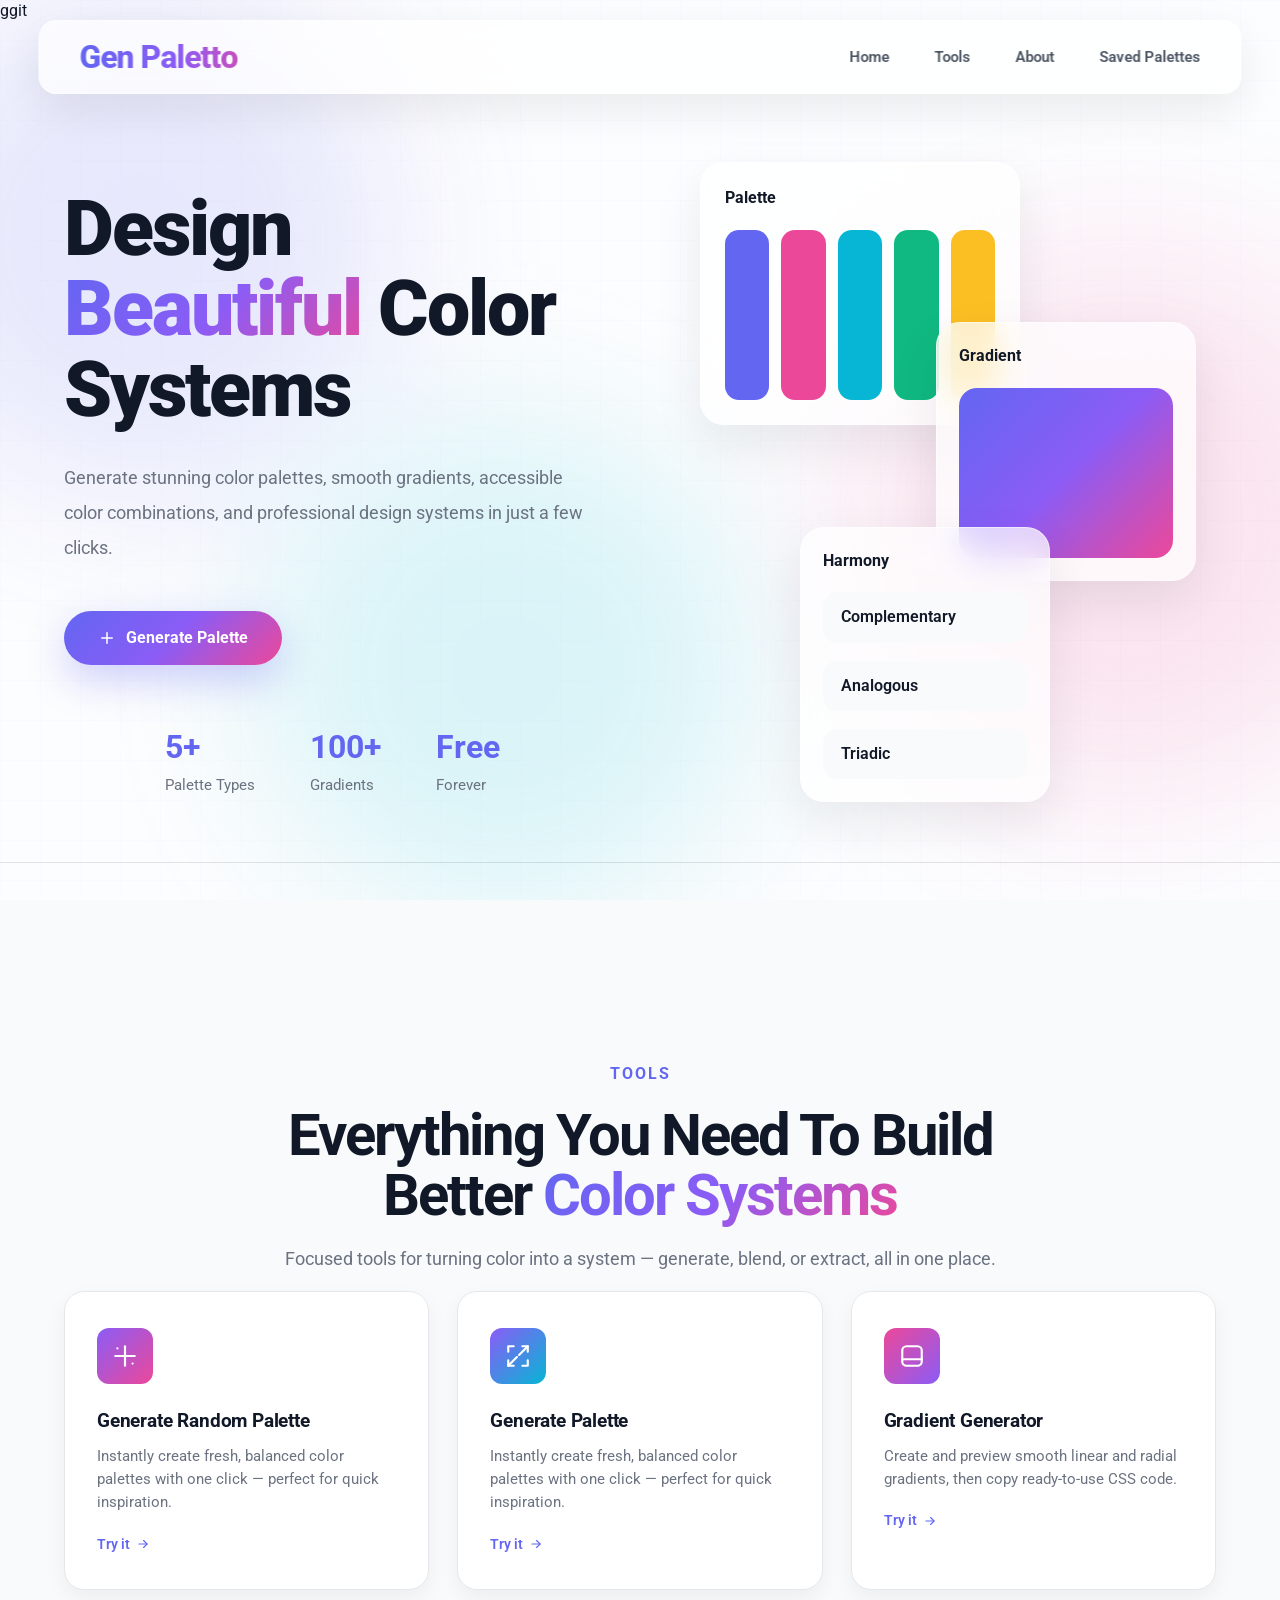
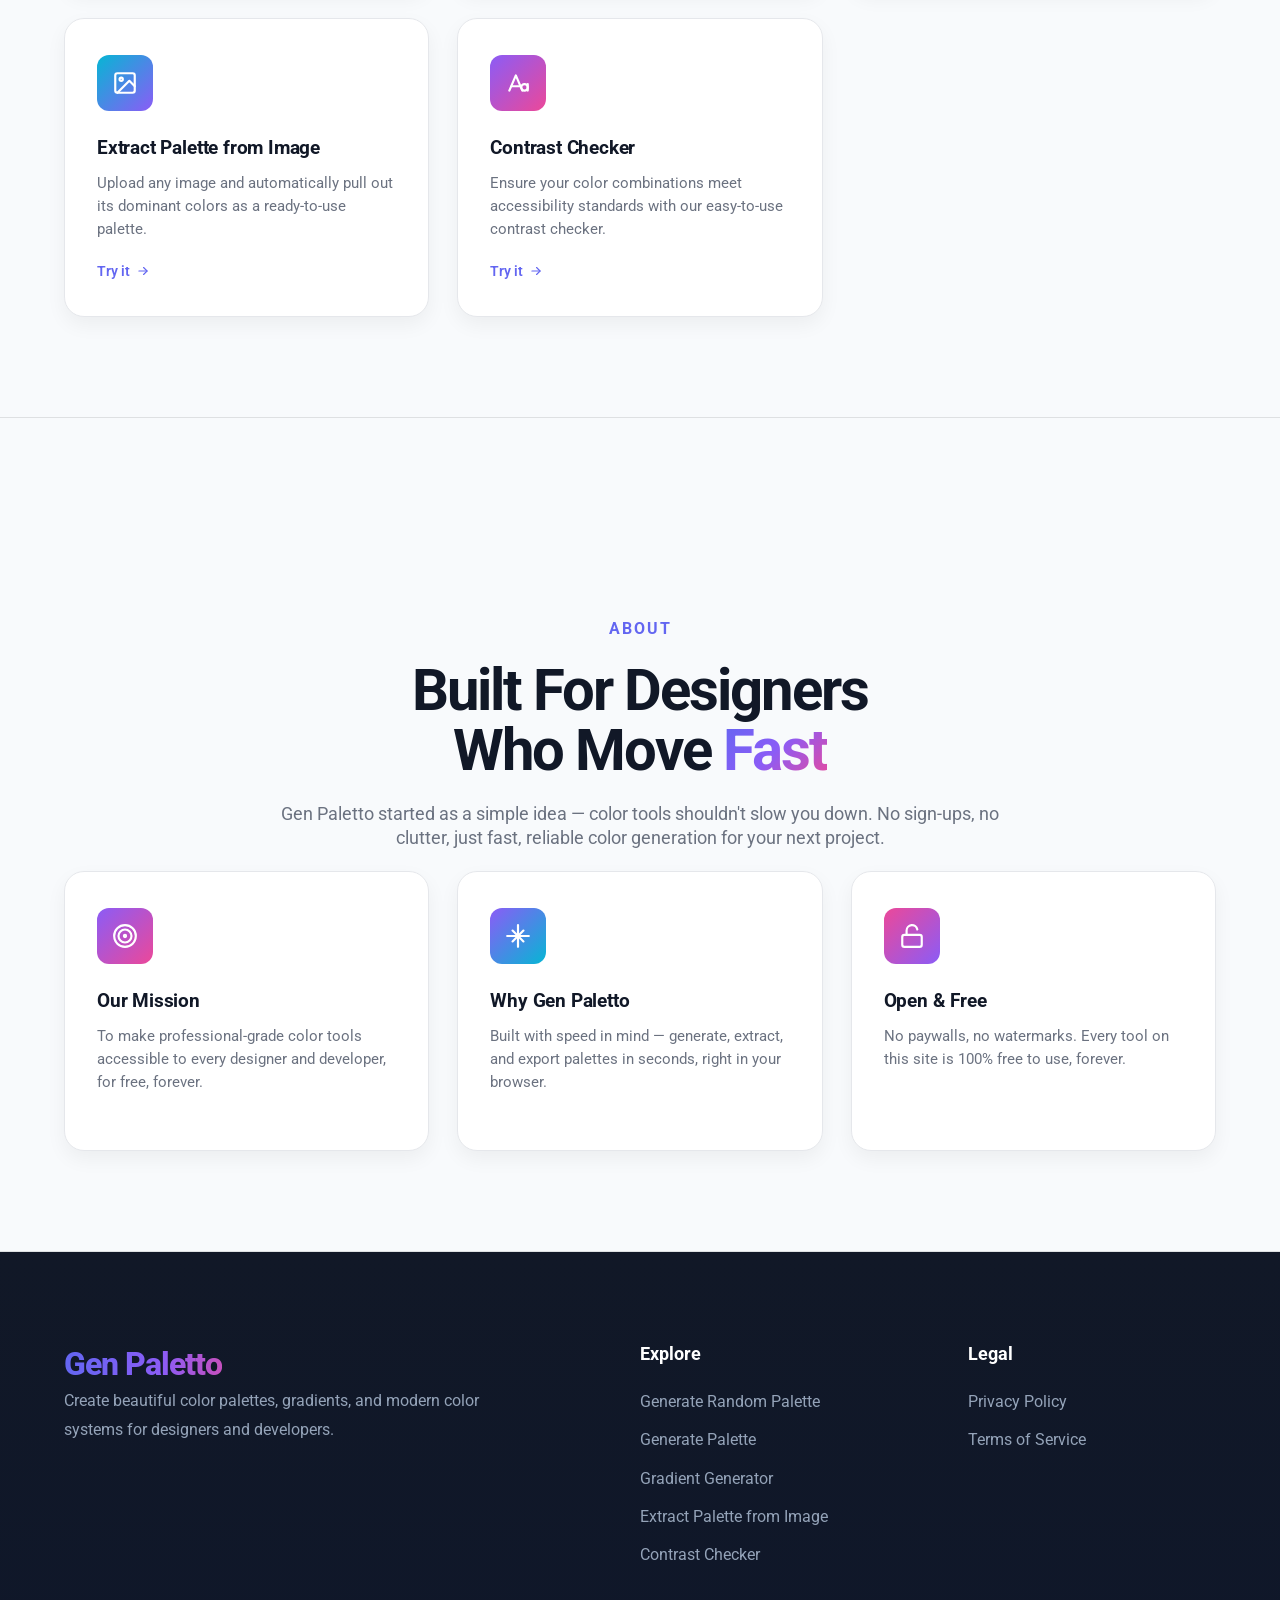
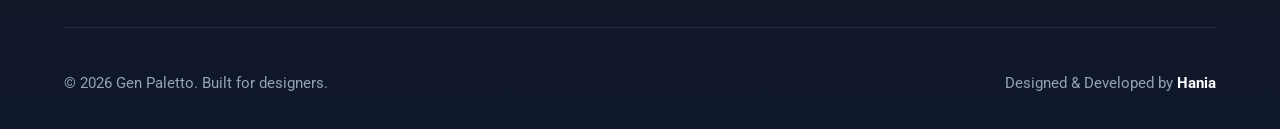
==== index.html @ ea63bc1d "Add files via upload" ====
ggit<!DOCTYPE html>
<html lang="en">

<head>
    <meta charset="UTF-8">
    <meta name="viewport" content="width=device-width, initial-scale=1.0">
    <meta name="description"
        content="Generate stunning color palettes, smooth gradients, and professional design systems." />
    <meta name="author" content="GenPaletto" />
    <title>Gen Paletto </title>
    <link rel="stylesheet" href="css/style.css">
    <link rel="icon" type="image/png" href="favicon/favicon-96x96.png" sizes="96x96" />
    <link rel="shortcut icon" href="favicon/favicon.ico" />
    <link rel="apple-touch-icon" sizes="180x180" href="favicon/apple-touch-icon.png" />
    <link rel="manifest" href="favicon/site.webmanifest" />
</head>

<body>

    <div class="aurora">
        <span class="blob blob1"></span>
        <span class="blob blob2"></span>
        <span class="blob blob3"></span>
        <span class="grid-overlay"></span>
    </div>

    <header class="navbar">
        <!-- Logo -->
        <a href="index.html" class="logo">
            Gen Paletto
        </a>
        <!-- Navigation -->
        <nav>

            <ul class="nav-links">
                <li><a href="#home">Home</a></li>
                <li><a href="#features">Tools</a></li>
                <li><a href="#about">About</a></li>
                <li><a href="savedpalettes.html">Saved Palettes</a></li>
            </ul>

        </nav>
    </header>

    <!-- HERO -->
    <section class="hero" id="home">

        <div class="container hero-container">
            <!-- LEFT -->
            <div class="hero-content">
                <h1>
                    Design
                    <span class="gradient-text">
                        Beautiful
                    </span>
                    Color Systems
                </h1>
                <p>
                    Generate stunning color palettes, smooth gradients,
                    accessible color combinations, and professional
                    design systems in just a few clicks.
                </p>
                <div class="hero-buttons">

                    <a target="_blank" href="palettegenerator.html" class="nav-btn primary-btn">

                        <svg xmlns="http://www.w3.org/2000/svg" width="18" height="18" fill="none" viewBox="0 0 24 24"
                            stroke="currentColor">

                            <path stroke-linecap="round" stroke-linejoin="round" stroke-width="2" d="M12 5v14m7-7H5" />

                        </svg>

                        Generate Palette

                    </a>

                </div>

                <!-- Stats -->
                <div class="mini-stats">
                    <div>
                        <h3>5+</h3>
                        <span>Palette Types</span>
                    </div>
                    <div>
                        <h3>100+</h3>
                        <span>Gradients</span>
                    </div>
                    <div>
                        <h3>Free</h3>

                        <span>Forever</span>
                    </div>
                </div>
            </div>

            <!-- RIGHT -->

            <div class="hero-visual">

                <!-- Main Palette -->

                <div class="glass-card palette-card">

                    <div class="card-header">
                        <h4>Palette</h4>
                    </div>

                    <div class="palette">
                        <span style="background:#6366F1;"></span>
                        <span style="background:#EC4899;"></span>
                        <span style="background:#06B6D4;"></span>
                        <span style="background:#10B981;"></span>
                        <span style="background:#FBBF24;"></span>
                    </div>

                </div>

                <!-- Gradient -->

                <div class="glass-card gradient-card">
                    <div class="card-header">
                        <h4>Gradient</h4>
                    </div>
                    <div class="gradient-preview"></div>
                </div>

                <!-- Harmony -->
                <div class="glass-card harmony-card">
                    <div class="card-header">
                        <h4>Harmony</h4>
                    </div>
                    <ul>
                        <li>Complementary</li>
                        <li>Analogous</li>
                        <li>Triadic</li>
                    </ul>
                </div>

            </div>

        </div>

    </section>

    <!-- FEATURES -->

    <section id="features" class="features">

        <div class="container">

            <div class="section-heading">

                <span>
                    TOOLS
                </span>

                <h2>
                    Everything You Need To Build
                    Better
                    <span class="gradient-text">Color Systems</span>
                </h2>

                <p>Focused tools for turning color into a system — generate, blend, or extract, all in one place.</p>

            </div>



            <div class="tools">

                <div class="tools-grid">

                    <a target="_blank" href="randompalettegenerator.html" class="tool-card">
                        <div class="tool-icon icon-random">
                            <svg viewBox="0 0 24 24" fill="none" stroke="currentColor" stroke-width="2"
                                stroke-linecap="round" stroke-linejoin="round" width="24" height="24">
                                <path d="M12 3v18" />
                                <path d="M3 12h18" />
                                <path d="M5 5h.01" />
                                <path d="M19 19h.01" />
                            </svg>
                        </div>
                        <h3>Generate Random Palette</h3>
                        <p>Instantly create fresh, balanced color palettes with one click — perfect for quick
                            inspiration.</p>
                        <span class="tool-link">Try it
                            <svg viewBox="0 0 24 24" fill="none" stroke-width="2" stroke-linecap="round"
                                stroke-linejoin="round">
                                <path d="M5 12h14" />
                                <path d="M13 6l6 6-6 6" />
                            </svg>
                        </span>
                    </a>
                    <a target="_blank" href="palettegenerator.html" class="tool-card">
                        <div class="tool-icon icon-generate">
                            <svg viewBox="0 0 24 24" fill="none" stroke-width="2" stroke-linecap="round"
                                stroke-linejoin="round">
                                <path d="M16 3h5v5" />
                                <path d="M8 3H3v5" />
                                <path d="M3 16v5h5" />
                                <path d="M21 16v5h-5" />
                                <path d="M21 3l-8 8" />
                                <path d="M3 21l8-8" />
                            </svg>
                        </div>
                        <h3>Generate Palette</h3>
                        <p>Instantly create fresh, balanced color palettes with one click — perfect for quick
                            inspiration.</p>
                        <span class="tool-link">Try it
                            <svg viewBox="0 0 24 24" fill="none" stroke-width="2" stroke-linecap="round"
                                stroke-linejoin="round">
                                <path d="M5 12h14" />
                                <path d="M13 6l6 6-6 6" />
                            </svg>
                        </span>
                    </a>

                    <a target="_blank" href="gradientgenerator.html" class="tool-card">
                        <div class="tool-icon icon-gradient">
                            <svg viewBox="0 0 24 24" fill="none" stroke-width="2" stroke-linecap="round"
                                stroke-linejoin="round">
                                <rect x="3" y="3" width="18" height="18" rx="4" />
                                <path d="M3 15h18" />
                            </svg>
                        </div>
                        <h3>Gradient Generator</h3>
                        <p>Create and preview smooth linear and radial gradients, then copy ready-to-use CSS code.</p>
                        <span class="tool-link">Try it
                            <svg viewBox="0 0 24 24" fill="none" stroke-width="2" stroke-linecap="round"
                                stroke-linejoin="round">
                                <path d="M5 12h14" />
                                <path d="M13 6l6 6-6 6" />
                            </svg>
                        </span>
                    </a>

                    <a target="_blank" href="imagepicker.html" class="tool-card">
                        <div class="tool-icon icon-extract">
                            <svg viewBox="0 0 24 24" fill="none" stroke-width="2" stroke-linecap="round"
                                stroke-linejoin="round">
                                <rect x="3" y="3" width="18" height="18" rx="2" />
                                <circle cx="8.5" cy="8.5" r="1.5" />
                                <path d="M21 15l-5-5L5 21" />
                            </svg>
                        </div>
                        <h3>Extract Palette from Image</h3>
                        <p>Upload any image and automatically pull out its dominant colors as a ready-to-use palette.
                        </p>
                        <span class="tool-link">Try it
                            <svg viewBox="0 0 24 24" fill="none" stroke-width="2" stroke-linecap="round"
                                stroke-linejoin="round">
                                <path d="M5 12h14" />
                                <path d="M13 6l6 6-6 6" />
                            </svg>
                        </span>
                    </a>
                    <a target="_blank" href="contrastchecker.html" class="tool-card">
                        <div class="tool-icon icon-random">
                            <svg xmlns="http://w3.org" viewBox="0 0 24 24" width="24" height="24" fill="none"
                                stroke="currentColor" stroke-width="2" stroke-linecap="round" stroke-linejoin="round">
                                <path d="M4 19L10 5l6 14" />
                                <path d="M6 15h8" />
                                <circle cx="18" cy="16" r="3" />
                                <path d="M21 13v6" />
                            </svg>

                        </div>
                        <h3>Contrast Checker</h3>
                        <p>Ensure your color combinations meet accessibility standards with our easy-to-use contrast
                            checker.</p>
                        <span class="tool-link">Try it
                            <svg viewBox="0 0 24 24" fill="none" stroke-width="2" stroke-linecap="round"
                                stroke-linejoin="round">
                                <path d="M5 12h14" />
                                <path d="M13 6l6 6-6 6" />
                            </svg>
                        </span>
                    </a>

                </div>

            </div>

        </div>

    </section>

    <!-- ABOUT-->
    <section id="about" class="features">
        <div class="container">
            <div class="section-heading">

                <span>
                    ABOUT
                </span>

                <h2>Built For Designers<br>Who Move <span class="gradient-text">Fast</span></h2>
                <p>
                    Gen Paletto started as a simple idea — color tools shouldn't slow you down.
                    No sign-ups, no clutter, just fast, reliable color generation for your next project.
                </p>

            </div>
            <div class="tools">

                <div class="tools-grid">

                    <a class="tool-card">
                        <div class="tool-icon icon-random">
                            <svg viewBox="0 0 24 24" fill="none" stroke="currentColor" stroke-width="2"
                                stroke-linecap="round" stroke-linejoin="round" width="24" height="24">
                                <circle cx="12" cy="12" r="10" />
                                <circle cx="12" cy="12" r="6" />
                                <circle cx="12" cy="12" r="1" fill="currentColor" />
                            </svg>


                        </div>
                        <h3>Our Mission</h3>
                        <p>To make professional-grade color tools accessible to every designer and developer, for free,
                            forever.</p>

                    </a>
                    <a class="tool-card">
                        <div class="tool-icon icon-generate">
                            <svg viewBox="0 0 24 24" fill="none" stroke="currentColor" stroke-width="2"
                                stroke-linecap="round" stroke-linejoin="round" width="24" height="24">
                                <path d="M12 2v20M2 12h20" />
                                <path d="M7 7l10 10M17 7L7 17" />
                            </svg>

                        </div>
                        <h3>Why Gen Paletto</h3>
                        <p>Built with speed in mind — generate, extract, and export palettes in seconds, right in your
                            browser.</p>

                    </a>

                    <a class="tool-card">
                        <div class="tool-icon icon-gradient">
                            <svg viewBox="0 0 24 24" fill="none" stroke="currentColor" stroke-width="2"
                                stroke-linecap="round" stroke-linejoin="round" width="24" height="24">
                                <rect x="3" y="11" width="18" height="11" rx="2" ry="2" />
                                <path d="M7 11V7a5 5 0 0 1 9.9-1" />
                            </svg>

                        </div>
                        <h3>Open & Free</h3>
                        <p>No paywalls, no watermarks. Every tool on this site is 100% free to use, forever.</p>

                    </a>

                </div>

            </div>
        </div>
    </section>

    <!-- FOOTER -->
    <footer class="footer">

        <div class="container">

            <div class="footer-top">

                <!-- Logo -->

                <div class="footer-brand">

                    <a href="#" class="logo">
                        Gen Paletto
                    </a>
                    <p>
                        Create beautiful color palettes, gradients,
                        and modern color systems for designers
                        and developers.
                    </p>
                </div>

                <!-- Explore -->

                <div class="footer-column">

                    <h4>Explore</h4>

                    <ul>

                        <li><a target="_blank" href="randompalettegenerator.html">Generate Random Palette</a></li>
                        <li><a target="_blank" href="palettegenerator.html">Generate Palette</a></li>
                        <li><a target="_blank" href="gradientgenerator.html">Gradient Generator</a></li>
                        <li><a target="_blank" href="imagepicker.html">Extract Palette from Image</a></li>
                        <li><a target="_blank" href="contrastchecker.html">Contrast Checker</a></li>

                    </ul>

                </div>

                <!-- Legal -->

                <div class="footer-column">

                    <h4>Legal</h4>
                    <ul>
                        <li><a href="#">Privacy Policy</a></li>
                        <li><a href="#">Terms of Service</a></li>
                    </ul>
                </div>

            </div>
            <div class="footer-bottom">

                <p>
                    © 2026 Gen Paletto. Built for designers.

                </p>
                <p>
                    Designed & Developed by
                    <span>Hania</span>
                </p>
            </div>
        </div>
    </footer>
    <script src="js/ui.js"></script>
</body>

</html>
---- css/style.css ----
@import url(https://fonts.googleapis.com/css?family=Roboto:100,200,300,regular,500,600,700,800,900,100italic,200italic,300italic,italic,500italic,600italic,700italic,800italic,900italic);

*,
*::before,
*::after {
    margin: 0;
    padding: 0;
    box-sizing: border-box;
    font-family: 'Roboto', sans-serif;
}

html {
    scroll-behavior: smooth;
}

body {

    font-family: var(--ff);
    background: #F8FAFC;
    color: #111827;
    overflow-x: hidden;
    line-height: 1.4;
    position: relative;
    user-select: none;
}

:root {
    --ff: 'Roboto', sans-serif;
    --bg: #F8FAFC;
    --surface: #FFFFFF;
    --text: #111827;
    --text-light: #6B7280;
    --border: #E5E7EB;
    /* Brand */
    --primary: #6366F1;
    --secondary: #8B5CF6;
    --pink: #EC4899;
    --cyan: #06B6D4;
    --green: #10B981;
    --yellow: #FBBF24;

    --gradient:
        linear-gradient(135deg,
            #6366F1,
            #8B5CF6,
            #EC4899);

    /* Radius */
    --radius-sm: 12px;
    --radius: 20px;
    --radius-lg: 30px;
    /* Shadow */
    --shadow-sm:
        0 8px 20px rgba(0, 0, 0, .05);
    --shadow:
        0 20px 50px rgba(15, 23, 42, .08);
    --shadow-lg:
        0 40px 80px rgba(15, 23, 42, .10);
    /* Transition */
    --transition: .35s ease;

}

.container {
    width: min(1300px, 90%);
    margin: auto;
}

section {
    padding: 20px 0;
    position: relative;
    border-bottom: 1px solid rgba(0, 0, 0, .1);
}

a {
    text-decoration: none;
}

button {
    border: none;
    cursor: pointer;
    font-family: inherit;
}

ul {
    list-style: none;
}

/*  BUTTONS*/

.primary-btn {
    display: inline-flex;
    align-items: center;
    justify-content: center;
    gap: 10px;
    padding: 16px 34px;
    border-radius: 999px;
    background: var(--gradient);
    color: white;
    font-weight: 700;
    transition: var(--transition);
    box-shadow:
        0 15px 40px rgba(99, 102, 241, .30);
}

.primary-btn:hover {
    transform: translateY(-5px);
    box-shadow:
        0 25px 55px rgba(99, 102, 241, .35);
}

.secondary-btn {
    display: inline-flex;
    align-items: center;
    justify-content: center;
    padding: 16px 34px;
    border-radius: 999px;
    background: white;
    border: 1px solid var(--border);
    color: var(--text);
    font-weight: 700;
    transition: var(--transition);
}

.secondary-btn:hover {
    background: #F3F4F6;
    transform: translateY(-4px);
}

/*   GRADIENT TEXT*/

.gradient-text {
    background: var(--gradient);
    -webkit-background-clip: text;
    -webkit-text-fill-color: transparent;
}

/*  AURORA BACKGROUND= */

.aurora {
    position: fixed;
    inset: 0;
    z-index: -10;
    overflow: hidden;
}

/*  GLOWING BLOBS*/

.blob {
    position: absolute;
    border-radius: 50%;
    filter: blur(80px);
    opacity: .35;
}

.blob1 {
    width: 520px;
    height: 520px;
    background: var(--primary);
    top: -20px;
    left: -120px;

}

.blob2 {
    width: 550px;
    height: 550px;
    background: var(--pink);
    top: 250px;
    right: -120px;
}

.blob3 {
    width: 500px;
    height: 500px;
    background: var(--cyan);
    bottom: -20px;
    left: 20%;
}

/* GRID OVERLAY*/

.grid-overlay {
    position: absolute;
    inset: 0;
    background:
        linear-gradient(rgba(255, 255, 255, .6),
            rgba(255, 255, 255, .6)),

        linear-gradient(rgba(99, 102, 241, .04) 1px,
            transparent 1px),
        linear-gradient(90deg,
            rgba(99, 102, 241, .04) 1px,
            transparent 1px);

    background-size: cover, 40px 40px, 40px 40px;

}

/*   GLASS CARD */
.glass-card {
    background: rgba(255, 255, 255, .72);
    backdrop-filter: blur(18px);
    border: 1px solid rgba(255, 255, 255, .5);
    border-radius: 24px;
    box-shadow: var(--shadow);
}

/*  SECTION TITLE */

.section-heading {
    text-align: center;
    max-width: 760px;
    margin: auto auto 20px;

}

.section-heading>span {
    color: var(--primary);
    font-weight: 700;
    letter-spacing: 2px;
    text-transform: uppercase;

}

.section-heading h2 {


    text-align: center;
    font-size: 3.6rem;
    line-height: 1.05;
    font-weight: 700;
    letter-spacing: -2px;
    margin: 20px 0;

}

.section-heading p {
    color: var(--text-light);
    font-size: 1.1rem;

}

/*HEADER */

.header {
    position: fixed;
    top: 0;
    left: 0;
    width: 100%;
    z-index: 1000;
    padding: 22px 0;
    transition: .4s ease;

}

.header.scrolled {

    padding: 14px 0;
    background: rgba(255, 255, 255, .75);
    backdrop-filter: blur(18px);
    border-bottom: 1px solid rgba(255, 255, 255, .35);
    box-shadow: 0 15px 40px rgba(0, 0, 0, .05);

}

/*   NAVBAR*/

.navbar {

    position: fixed;
    top: 20px;
    left: 50%;
    transform: translateX(-50%);
    width: min(94%, 1350px);
    height: 74px;
    padding: 0 40px;
    display: flex;
    justify-content: space-between;
    align-items: center;
    background: rgba(255, 255, 255, .75);
    backdrop-filter: blur(20px);
    border: 1px solid rgba(255, 255, 255, .45);
    border-radius: 18px;
    box-shadow:
        0 15px 45px rgba(0, 0, 0, .08);
    transition: .35s ease;
    z-index: 9999;
}


/* Scroll */

.navbar.scrolled {

    height: 66px;
    background: rgba(255, 255, 255, .92);
    box-shadow:
        0 20px 50px rgba(0, 0, 0, .1);
}

/*LOGO*/

.logo {
    text-decoration: none;
    font-size: 2rem;
    font-weight: 800;
    letter-spacing: -1px;
    background: linear-gradient(90deg,
            #6366F1,
            #8B5CF6,
            #EC4899,
            #06B6D4,
            #10B981);
    background-size: 250%;
    -webkit-background-clip: text;
    -webkit-text-fill-color: transparent;
    background-clip: text;
    transition: .5s ease;
}

.logo:hover {
    background-position: right;
}


/*NAVIGATION*/

.nav-links {
    display: flex;
    align-items: center;
    gap: 45px;
    list-style: none;

}

.nav-links a {
    text-decoration: none;
    color: #4B5563;
    font-size: 15px;
    font-weight: 600;
    position: relative;
    transition: .3s;
}

/* Underline */

.nav-links a::after {
    content: "";
    position: absolute;
    left: 0;
    bottom: -6px;
    width: 0;
    height: 2px;
    background: var(--gradient);
    transition: .3s;
}

.nav-links a:hover::after,
.nav-links .active::after {
    width: 100%;

}

.nav-btn svg {
    transition: .35s;
}


.nav-btn:hover svg {
    transform: rotate(90deg);
}


.mobile-menu-btn {
    display: none;
}

/* RESPONSIVE MOBILE NAVBAR */
@media (max-width: 768px) {

    .nav-links {
        display: none;
        position: absolute;
        top: 70px;
        left: 0;
        width: 100%;
        padding: 20px;
        flex-direction: column;
        align-items: flex-start;
        gap: 18px;
        background: rgba(255, 255, 255, .96);
        backdrop-filter: blur(18px);
        border-bottom: 1px solid var(--border);
        box-shadow: var(--shadow-sm);
    }

    .nav-links.mobile-open {
        display: flex;
    }

    .nav-links a {
        width: 100%;
        padding: 10px 0;
    }

    .mobile-menu-btn {
        display: flex;
        align-items: center;
        justify-content: center;
        width: 44px;
        height: 44px;
        border: none;
        background: transparent;
        font-size: 1.7rem;
        color: var(--primary);
        cursor: pointer;
    }

    .logo {
        font-size: 1.4rem;

    }
}

/* HERO*/

.hero {
    display: flex;
    align-items: center;
    justify-content: center;
    padding-top: 120px;
}

.hero-container {
    display: grid;
    grid-template-columns: 1fr 1fr;
    align-items: center;
    gap: 80px;

}

/* HERO TITLE*/

.hero-content h1 {

    font-size: 4.8rem;
    line-height: 1.05;
    font-weight: 900;
    letter-spacing: -2px;
    margin-bottom: 30px;
}

.hero-content p {
    font-size: 1.15rem;
    color: var(--text-light);
    max-width: 600px;
    line-height: 1.9;
    margin-bottom: 45px;
}

/*  HERO BUTTON */

.hero-buttons {
    display: flex;
    gap: 20px;
    align-items: center;
    margin-bottom: 60px;
}

/*  MINI STATS*/

.mini-stats {
    display: flex;
    gap: 55px;
    align-items: center;
}

.mini-stats h3 {
    font-size: 2rem;
    color: var(--primary);
    margin-bottom: 5px;

}

.mini-stats span {
    color: var(--text-light);
    font-size: .95rem;

}

/*HERO VISUAL*/

.hero-visual {
    position: relative;
    height: 700px;
    display: flex;
    justify-content: center;
    align-items: center;

}

/*GLASS CARDS*/

.palette-card {
    position: absolute;
    width: 320px;
    padding: 24px;
    top: 20px;
    left: 20px;
}

.gradient-card {

    position: absolute;
    width: 260px;
    padding: 22px;
    right: 20px;
    top: 180px;
}

.harmony-card {

    position: absolute;
    width: 250px;
    padding: 22px;
    left: 120px;
    bottom: 40px;
}

/*   CARD HEADER */

.card-header {

    display: flex;
    justify-content: space-between;
    align-items: center;
    margin-bottom: 20px
}

.card-header h4 {

    font-size: 1rem;
    font-weight: 700;

}

.card-header i {

    color: var(--primary);
    cursor: pointer;

}

/*  PALETTE COLORS*/

.palette {
    display: flex;
    gap: 12px;
}

.palette span {

    flex: 1;
    height: 120px;
    border-radius: 18px;
    transition: .35s ease;
    cursor: pointer;
}

.palette span:hover {
    transform: translateY(-12px);
}

/*GRADIENT CARD*/

.gradient-preview {

    height: 170px;
    border-radius: 18px;
    background:
        linear-gradient(135deg,
            #6366F1,
            #8B5CF6,
            #EC4899);

}

/*HARMONY CARD*/

.harmony-card ul {

    display: flex;
    flex-direction: column;
    gap: 18px;

}

.harmony-card li {
    background: #F8FAFC;
    padding: 14px 18px;
    border-radius: 16px;
    font-weight: 600;
    transition: .35s;

}

.harmony-card li:hover {
    background-color: var(--primary);
    color: white;
    transform: translateX(10px);
}

/*  FLOATING EFFECT */
.palette-card {
    animation: floatOne 6s ease-in-out infinite;
}

.gradient-card {
    animation: floatTwo 8s ease-in-out infinite;
}

.harmony-card {
    animation: floatThree 7s ease-in-out infinite;
}

/*KEYFRAMES*/

@keyframes floatOne {

    0%,
    100% {

        transform: translateY(0px);

    }

    50% {

        transform: translateY(-18px);

    }

}

@keyframes floatTwo {

    0%,
    100% {

        transform: translateY(0px);

    }

    50% {

        transform: translateY(20px);

    }

}

@keyframes floatThree {

    0%,
    100% {

        transform: translateY(0px);

    }

    50% {

        transform: translateY(-15px);

    }

}

/* HOVER EFFECT*/

.glass-card {
    transition: .4s ease;
}

.glass-card:hover {
    transform: translateY(-10px);
    box-shadow:
        0 35px 80px rgba(15, 23, 42, .12);
}

/* RESPONSIVE */

@media(max-width:1100px) {

    .section-heading h2 {
        text-align: center;
        font-size: 2rem;
        margin: 20px 0;
    }

    .hero-content {

        text-align: center;

        margin: auto;

    }

    .hero-buttons {

        justify-content: center;

    }

    .mini-stats {

        justify-content: center;

    }

    .hero-visual {

        height: 650px;

    }

}

@media(max-width:768px) {

    .section-heading h2 {
        text-align: center;
        font-size: 2rem;
        margin: 20px 0;

    }

    .hero-content h1 {
        font-size: 3.2rem;
    }

    .hero-buttons {
        flex-direction: column;
    }

    .mini-stats {
        flex-direction: column;
        gap: 30px;
    }

    .palette-card {
        width: 270px;
    }

    .gradient-card {
        width: 220px;
    }

    .harmony-card {

        width: 220px;
        left: 40px;
    }


}

/* HERO TITLE*/

.hero-content h1 {
    font-size: 4.8rem;
    line-height: 1.05;
    font-weight: 900;
    letter-spacing: -2px;
    margin-bottom: 30px;
}

.hero-content p {
    font-size: 1.15rem;
    color: var(--text-light);
    max-width: 600px;
    line-height: 1.9;
    margin-bottom: 45px;
}

/* BUTTONS*/

.hero-buttons {
    display: flex;
    gap: 20px;
    align-items: center;
    margin-bottom: 60px;
}

.mini-stats {

    display: flex;
    gap: 55px;
    align-items: center;
    justify-content: center;
    flex-direction: row;

}


.mini-stats div {
    display: flex;
    flex-direction: column;
}

.mini-stats h3 {
    font-size: 2rem;
    color: var(--primary);
    margin-bottom: 5px;
}

.mini-stats span {
    color: var(--text-light);
    font-size: .95rem;
}

.hero-visual {
    position: relative;
    height: 700px;
    display: flex;
    justify-content: center;
    align-items: center;
}

.palette-card {
    position: absolute;
    width: 320px;
    padding: 24px;
    top: 20px;
    left: 20px;
}

.gradient-card {
    position: absolute;
    width: 260px;
    padding: 22px;
    right: 20px;
    top: 180px;
}

.harmony-card {
    position: absolute;
    width: 250px;
    padding: 22px;
    left: 120px;
    bottom: 40px;
}


.card-header {
    display: flex;
    justify-content: space-between;
    align-items: center;
    margin-bottom: 20px;
}

.card-header h4 {
    font-size: 1rem;
    font-weight: 700;
}

.card-header i {
    color: var(--primary);
    cursor: pointer;
}


.palette {
    display: flex;
    gap: 12px;
}

.palette span {
    flex: 1;
    height: 170px;
    border-radius: 14px;
    transition: .35s ease;
    cursor: pointer;
}

.palette span:hover {
    transform: translateY(-10px);
}

.gradient-preview {

    height: 170px;
    border-radius: 18px;
    background:
        linear-gradient(135deg,
            #6366F1,
            #8B5CF6,
            #EC4899);

}

.harmony-card ul {
    display: flex;
    flex-direction: column;
    gap: 18px;
}

.harmony-card li {
    background: #F8FAFC;
    padding: 14px 18px;
    border-radius: 14px;
    font-weight: 600;
    transition: .35s;
}

.harmony-card li:hover {
    background: var(--primary);
    color: white;
    transform: translateX(10px);
}


.palette-card {
    animation: floatOne 6s ease-in-out infinite;
}

.gradient-card {
    animation: floatTwo 8s ease-in-out infinite;
}

.harmony-card {
    animation: floatThree 7s ease-in-out infinite;
}

/*KEYFRAMES*/

@keyframes floatOne {

    0%,
    100% {

        transform: translateY(0px);

    }

    50% {

        transform: translateY(-18px);

    }

}

@keyframes floatTwo {

    0%,
    100% {

        transform: translateY(0px);

    }

    50% {

        transform: translateY(20px);

    }

}

@keyframes floatThree {

    0%,
    100% {

        transform: translateY(0px);

    }

    50% {

        transform: translateY(-15px);

    }

}

/*HOVER EFFECT*/

.glass-card {
    transition: .4s ease;
}

.glass-card:hover {
    transform: translateY(-10px);
    box-shadow:
        0 35px 80px rgba(15, 23, 42, .12);
}

/* RESPONSIVE */

@media(max-width:1100px) {

    .hero-content {
        text-align: center;
        margin: auto;
    }

    .hero-buttons {
        justify-content: center;
    }

    .hero-visual {
        height: 650px;
    }
}

@media(max-width:900px) {

    .hero-container {
        grid-template-columns: 1fr;
    }

    .hero-visual {

        display: none;
    }
}

@media(max-width:768px) {

    .hero-content h1 {
        font-size: 3.2rem;
    }

    .hero-buttons {
        flex-direction: column;
    }
}

/*FEATURE ICON*/
.features {
    margin-top: 100px;
    padding: 100px 0;
}

.tools-grid {
    display: grid;
    grid-template-columns: repeat(3, 1fr);
    gap: 28px;
}

.tool-card {
    background: var(--surface);
    border: 1px solid var(--border);
    border-radius: var(--radius);
    padding: 36px 32px;
    box-shadow: var(--shadow-sm);
    transition: transform var(--transition), box-shadow var(--transition), border-color var(--transition);
    cursor: pointer;
    text-decoration: none;
    color: inherit;
    display: block;
    position: relative;
    overflow: hidden;
}

.tool-card::before {
    content: "";
    position: absolute;
    inset: 0;
    background: var(--gradient);
    opacity: 0;
    transition: opacity var(--transition);
    z-index: 0;
}

.tool-card:hover {
    transform: translateY(-6px);
    box-shadow: var(--shadow-lg);
    border-color: transparent;
}

.tool-card:hover::before {
    opacity: .04;
}

.tool-card>* {
    position: relative;
    z-index: 1;
}

.tool-icon {
    width: 56px;
    height: 56px;
    border-radius: var(--radius-sm);
    display: flex;
    align-items: center;
    justify-content: center;
    margin-bottom: 24px;
    transition: transform var(--transition);
}

.tool-card:hover .tool-icon {
    transform: scale(1.08) rotate(-4deg);
}

.tool-icon svg {
    width: 26px;
    height: 26px;
    stroke: #fff;
}

.icon-random {
    background: linear-gradient(135deg, var(--secondary), var(--pink));
}

.icon-generate {
    background: linear-gradient(135deg, var(--secondary), var(--cyan));
}

.icon-gradient {
    background: linear-gradient(135deg, var(--pink), var(--secondary));
}

.icon-extract {
    background: linear-gradient(135deg, var(--cyan), var(--secondary));
}

.tool-card h3 {
    font-size: 19px;
    font-weight: 700;
    margin-bottom: 10px;
    letter-spacing: -0.01em;
}

.tool-card p {
    font-size: 14.5px;
    color: var(--text-light);
    line-height: 1.6;
    margin-bottom: 20px;
}

.tool-link {
    font-size: 13.5px;
    font-weight: 600;
    color: var(--primary);
    display: inline-flex;
    align-items: center;
    gap: 6px;
}

.tool-link svg {
    width: 14px;
    height: 14px;
    stroke: var(--primary);
    transition: transform var(--transition);
}

.tool-card:hover .tool-link svg {
    transform: translateX(4px);
}

@media (max-width:900px) {
    .tools-grid {
        grid-template-columns: 1fr 1fr;
    }

    .tools {
        padding: 40px 0;
    }

    .features {
        margin-top: 0px;
        padding: 40px 0;
    }
}

@media (max-width:768px) {
    .tools-grid {
        grid-template-columns: 1fr;
    }
}


/* FOOTER */

.footer {

    background: linear-gradient(180deg, #111827 0%, #0F172A 100%);
    color: #E5E7EB;
    padding: 90px 0 35px;
    position: relative;
    bottom: 0;
}

.footer-top {
    display: grid;
    grid-template-columns: 2fr 1fr 1fr;
    gap: 80px;
    padding-bottom: 60px;
    border-bottom: 1px solid rgba(255, 255, 255, .08);

}

/*BRAND*/

.footer-logo {
    font-size: 2rem;
    font-weight: 800;
    margin-bottom: 20px;
    color: #FFFFFF;
    letter-spacing: -1px;

}

.footer-logo span {
    background: linear-gradient(90deg,
            #6366F1,
            #8B5CF6,
            #EC4899);
    -webkit-background-clip: text;
    -webkit-text-fill-color: transparent;
}

.footer-brand p {

    max-width: 420px;
    color: #94A3B8;
    line-height: 1.8;
    font-size: 1rem;
}

/* FOOTER COLUMNS */

.footer-column h4 {

    color: #FFFFFF;
    margin-bottom: 24px;
    font-size: 1.1rem;
    font-weight: 700;
}

.footer-column ul {
    display: flex;
    flex-direction: column;
    gap: 16px;

}

.footer-column ul li {
    list-style: none;
}

.footer-column a {
    color: #94A3B8;
    text-decoration: none;
    transition: .3s ease;
}

.footer-column a:hover {

    color: #FFFFFF;
    padding-left: 8px;
}

/*  FOOTER BOTTOM */

.footer-bottom {
    margin-top: 35px;
    padding-top: 10px;
    display: flex;
    justify-content: space-between;
    align-items: center;
    color: #94A3B8;
    font-size: .95rem;
}

.footer-bottom p {

    margin: 0;

}

.footer-bottom span {
    color: #FFFFFF;
    font-weight: 700;
}

/* RESPONSIVE */

@media (max-width:900px) {
    .footer-brand p {
        margin: auto;
    }

    .footer-bottom {
        flex-direction: column;
        gap: 18px;
        text-align: center;
    }

}

@media (max-width:768px) {

    .footer {
        padding: 70px 0 25px;
    }

    .footer-logo {
        font-size: 1.2rem;
    }

    .footer-column h4 {
        font-size: 1rem;
    }

    .footer-column a {
        font-size: .95rem;
    }

    .footer-bottom {
        font-size: .9rem;
    }

    .footer-top {
        grid-template-columns: 2fr 1fr 1fr;
        gap: 20px;
    }
}

@media (max-width:500px) {

    .footer-top {
        display: grid;
        grid-template-columns: 1fr;
        gap: 20px;
    }
}

/* INDEX.HTML COMPLETE */
.dropdown {
    position: relative;
}

.dropdown-toggle {
    cursor: pointer;
    display: flex;
    align-items: center;
    gap: 4px;
}

.dropdown-menu {
    position: absolute;
    top: 140%;
    left: 0;
    background: #fff;
    box-shadow: 0 8px 24px rgba(0, 0, 0, 0.12);
    border-radius: 10px;
    min-width: 220px;
    padding: 8px;
    list-style: none;
    opacity: 0;
    visibility: hidden;
    transform: translateY(8px);
    transition: all 0.2s ease;
    z-index: 100;
}

.dropdown.active .dropdown-menu,
.dropdown:hover .dropdown-menu {
    opacity: 1;
    visibility: visible;
    transform: translateY(0);
}

.dropdown-menu li a {
    display: block;
    padding: 10px 12px;
    border-radius: 6px;
    color: #333;
    text-decoration: none;
    font-size: 14px;
}

.dropdown-menu li a:hover {
    background: #f3f0ff;
    color: #6366F1;
}

.arrow {
    font-size: 12px;
    transition: transform 0.2s ease;
}

.dropdown.active .arrow {
    transform: rotate(180deg);
}

/* RANDOM PALETTE GENERATOR*/

.container-random {
    background: transparent;
    display: flex;
    flex-direction: column;
    gap: 1rem;
    max-width: 1100px;
    margin: auto;
}

.box-container {
    display: flex;
    flex-wrap: wrap;
    gap: 18px;
    padding: 12px;
}


.controls {
    display: flex;
    justify-content: space-between;
    align-items: center;

}

@media(max-width: 768px) {
    .container-random {
        padding: 0 20px;
    }
}

/* PALETTE GENERATOR */
.hero-generate--palette {
    display: flex;
    flex-direction: column;
}

.generator {
    padding: 20px 0;
}

.generator-box {

    display: flex;
    align-items: end;
    gap: 24px;
    flex-wrap: wrap;
    gap: 25px;
    align-items: end;
    background: rgba(255, 255, 255, .8);
    backdrop-filter: blur(20px);
    border: 1px solid rgba(255, 255, 255, .6);
    border-radius: 28px;
    padding: 35px;
    box-shadow: var(--shadow);
}

.color-input {
    display: flex;
    align-items: center;
    gap: 14px;
}

.color-input input[type="color"] {
    width: 64px;
    height: 64px;
    border: none;
    border-radius: 16px;
    cursor: pointer;
    background: none;
}

.color-input input[type="color"]::-webkit-color-swatch {
    border: none;
    border-radius: 16px;
}

#hexInput {
    flex: 1;
    height: 64px;
    border: 1px solid var(--border);
    border-radius: 16px;
    padding: 0 18px;
    font-size: 1rem;
    font-weight: 600;
    color: var(--text);
    background: #fff;
    transition: .3s;
}

#hexInput:focus {
    outline: none;
    border-color: var(--primary);
    box-shadow: 0 0 0 4px rgba(99, 102, 241, .15);
}

.palette-section {
    margin-top: 20px;
}

.section-title {
    text-align: center;
    margin-bottom: 20px;
}

.section-title h2 {
    font-size: 2.5rem;
    color: var(--text);
    margin-bottom: 15px;
}

.section-title p {
    max-width: 650px;
    margin: auto;
    color: var(--text-light);
    line-height: 1.8;
}

/* EMPTY STATE */

.empty-state {
    text-align: center;
    padding: 80px 30px;
    border: 2px dashed var(--border);
    border-radius: 25px;
    background: #fff;
}

.empty-icon {
    width: 80px;
    height: 80px;
    margin: auto;
    margin-bottom: 25px;
    border-radius: 50%;
    display: flex;
    justify-content: center;
    align-items: center;
    background: var(--gradient);
    color: #fff;
    font-size: 2rem;

}

.empty-state h3 {
    margin-bottom: 15px;
    font-size: 1.6rem;
}

.empty-state p {
    color: var(--text-light);
}


.palette-grid {
    display: grid;
    grid-template-columns: repeat(auto-fit, minmax(220px, 1fr));
    gap: 28px;
    margin-top: 50px;
}

.color-card {
    width: 160px;
    border-radius: 12px;
    overflow: hidden;
    box-shadow: 0 8px 12px rgba(0, 0, 0, 0.4);
    transition: transform 0.2s;
}

.color-card:hover {
    transform: translateY(-4px);
}

.color-preview {
    height: 120px;
    cursor: pointer;

}

.color-details {
    padding: 0.8rem;
    font-size: 0.8rem;
    font-weight: 800;
    text-transform: uppercase;
    cursor: pointer;
    user-select: none;
    height: 60px;
    display: flex;
    justify-content: space-between;
    align-items: center;
}

.copy-btn {
    padding: 0;
    cursor: pointer;
    color: #000;
    background: transparent;

}

.copy-btn svg {
    font-size: 16px;
    color: #000;
    background: transparent;
}

.color-value {
    width: 100%;
    border: none;
    background: none;
    text-align: left;
    cursor: pointer;
    font-size: 0.8rem;
    font-weight: 700;
    color: var(--text);
    transition: .3s;
    text-transform: lowercase;
}

.color-value:hover {
    color: var(--primary);
}

.palette-group {
    padding-bottom: 20px;
    border-bottom: 1px solid var(--border);
}

.palette-row {
    display: flex;
    gap: 18px;
    flex-wrap: wrap;
    width: 100%;
}

@media (max-width: 768px) {

    .color-card {
        width: 120px;

    }

    .color-preview {
        height: 100px;
    }

    .color-details {
        height: 40px;
    }

    #hexInput {
        height: 40px;

        padding: 0 8px;

        font-size: 0.8rem;
    }

    .color-input input[type="color"] {
        width: 50px;
        height: 50px;
        border: none;
        border-radius: 8px;

    }
}

/* GRADIENT GENERATOR */

.main {
    max-width: 1200px;
    margin: auto;
    padding: 20px 40px 100px;
}

.workspace {
    padding: 20px 0;
    display: grid;
    grid-template-columns: 400px 1fr;
    gap: 28px;
    align-items: start;
}

@media (max-width: 900px) {
    .workspace {
        grid-template-columns: 1fr;
    }
}

/* Controls Card  */
.panel {
    background: var(--surface);
    border-radius: var(--radius);
    box-shadow: var(--shadow);
    border: 1px solid var(--border);
    padding: 28px;
}

.panel h2 {
    font-size: 18px;
    font-weight: 700;
    margin-bottom: 4px;
}

.panel .hint {
    color: var(--text-light);
    font-size: 13px;
    margin-bottom: 22px;
}

.stop-count {
    display: flex;
    background: var(--bg);
    border: 1px solid var(--border);
    border-radius: var(--radius-sm);
    padding: 4px;
    margin-bottom: 24px;
}

.stop-count button {
    flex: 1;
    border: none;
    background: transparent;
    padding: 10px 0;
    font-weight: 700;
    font-size: 14px;
    color: var(--text-light);
    border-radius: 8px;
    cursor: pointer;
    transition: all var(--transition);
}

.stop-count button.active {
    background: var(--surface);
    color: var(--text);
    box-shadow: var(--shadow-sm);
}

.color-row {
    display: flex;
    align-items: center;
    gap: 12px;
    margin-bottom: 14px;
    padding: 10px;
    border: 1px solid var(--border);
    border-radius: var(--radius-sm);
    transition: border-color var(--transition);
}

.color-row:hover {
    border-color: var(--secondary);
}

.swatch-wrap {
    position: relative;
    width: 44px;
    height: 44px;
    flex-shrink: 0;
}

.swatch-wrap input[type="color"] {
    -webkit-appearance: none;
    appearance: none;
    width: 100%;
    height: 100%;
    border: none;
    border-radius: 10px;
    cursor: pointer;
    padding: 0;
    background: none;
}

.swatch-wrap input[type="color"]::-webkit-color-swatch-wrapper {
    padding: 0;
    border-radius: 10px;
}

.swatch-wrap input[type="color"]::-webkit-color-swatch {
    border: none;
    border-radius: 10px;
}

.color-meta {
    flex: 1;
}

.color-meta label {
    display: block;
    font-size: 11px;
    color: var(--text-light);
    font-weight: 700;
    letter-spacing: .5px;
    text-transform: uppercase;
    margin-bottom: 2px;
}

.color-meta input[type="text"] {
    border: none;
    background: transparent;
    font-size: 15px;
    font-weight: 700;
    color: var(--text);
    width: 100%;
    font-family: inherit;
    text-transform: uppercase;
}

.color-meta input[type="text"]:focus {
    outline: none;
}

.stop-position {
    width: 46px;
    text-align: center;
    font-size: 12px;
    color: var(--text-light);
    font-weight: 600;
    flex-shrink: 0;
}

.field {
    margin-top: 22px;
}

.field label {
    display: flex;
    justify-content: space-between;
    font-size: 13px;
    font-weight: 700;
    margin-bottom: 10px;
}

.field label span:last-child {
    color: var(--primary);
}

input[type="range"] {
    -webkit-appearance: none;
    appearance: none;
    width: 100%;
    height: 6px;
    border-radius: 3px;
    background: var(--border);
    outline: none;
}

input[type="range"]::-webkit-slider-thumb {
    -webkit-appearance: none;
    width: 20px;
    height: 20px;
    border-radius: 50%;
    background: var(--surface);
    border: 3px solid var(--primary);
    cursor: pointer;
    box-shadow: var(--shadow-sm);
}

.type-toggle {
    display: flex;
    gap: 8px;
    margin-top: 22px;
}

.type-toggle button {
    flex: 1;
    padding: 10px 0;
    border-radius: var(--radius-sm);
    border: 1px solid var(--border);
    background: var(--bg);
    font-weight: 700;
    font-size: 13px;
    color: var(--text-light);
    cursor: pointer;
    transition: all var(--transition);
}

.type-toggle button.active {
    border-color: transparent;
    background: var(--gradient);
    color: #fff;
}

.direction-grid {
    display: grid;
    grid-template-columns: repeat(4, 1fr);
    gap: 8px;
    margin-top: 12px;
}

.dir-btn {
    aspect-ratio: 1;
    border-radius: 10px;
    border: 1px solid var(--border);
    background: var(--surface);
    cursor: pointer;
    display: flex;
    align-items: center;
    justify-content: center;
    transition: all var(--transition);
}

.dir-btn.active {
    border-color: var(--primary);
    box-shadow: 0 0 0 3px rgba(99, 102, 241, .15);
}

.dir-btn svg {
    width: 16px;
    height: 16px;
    stroke: var(--text-light);
    transition: stroke var(--transition), transform var(--transition);
}

.dir-btn.active svg {
    stroke: var(--primary);
}

.actions {
    display: flex;
    gap: 10px;
    margin-top: 24px;
}

.btn {
    flex: 1;
    padding: 13px 0;
    border-radius: var(--radius-sm);
    border: none;
    font-weight: 700;
    font-size: 14px;
    cursor: pointer;
    transition: transform var(--transition), box-shadow var(--transition);
    display: flex;
    align-items: center;
    justify-content: center;
    gap: 8px;
}

.btn:active {
    transform: scale(.97);
}

.btn-primary {
    background: var(--gradient);
    color: #fff;
    box-shadow: var(--shadow-sm);
}

.btn-primary:hover {
    box-shadow: var(--shadow);
}

.btn-ghost {
    background: var(--bg);
    color: var(--text);
    border: 1px solid var(--border);
}

.btn-ghost:hover {
    border-color: var(--secondary);
    color: var(--secondary);
}


.preview-stack {
    display: flex;
    flex-direction: column;
    gap: 24px;
    max-width: 80%;
}

.preview-box {
    height: 320px;
    border-radius: var(--radius-lg);
    box-shadow: var(--shadow-lg);
    position: relative;
    overflow: hidden;
    transition: background var(--transition);
}

.preview-box .tag {
    position: absolute;
    top: 20px;
    left: 20px;
    background: rgba(255, 255, 255, .85);
    backdrop-filter: blur(6px);
    padding: 8px 16px;
    border-radius: 100px;
    font-size: 12px;
    font-weight: 700;
    color: var(--text);
}

.code-card {
    background: #0F172A;
    border-radius: var(--radius);
    box-shadow: var(--shadow);
    padding: 24px 26px;
    position: relative;
}

.code-card .code-head {
    display: flex;
    justify-content: space-between;
    align-items: center;
    margin-bottom: 14px;
}

.code-card .code-head span {
    color: #94A3B8;
    font-size: 12px;
    font-weight: 700;
    letter-spacing: 1px;
    text-transform: uppercase;
}

#copyBtn {
    background: rgba(255, 255, 255, .08);
    border: 1px solid rgba(255, 255, 255, .12);
    color: #E2E8F0;
    font-size: 12px;
    font-weight: 700;
    padding: 7px 14px;
    border-radius: 8px;
    cursor: pointer;
    transition: background var(--transition);
}

#copyBtn:hover {
    background: rgba(255, 255, 255, .16);
}

#copyBtn.copied {
    background: var(--green);
    border-color: var(--green);
    color: #fff;
}

pre {
    color: #A5B4FC;
    font-family: "SF Mono", "Fira Code", Consolas, monospace;
    font-size: 13.5px;
    line-height: 1.7;
    white-space: pre-wrap;
    word-break: break-word;
}

pre .prop {
    color: #5EEAD4;
}

pre .val {
    color: #FDE68A;
}

.swatch-strip {
    display: flex;
    gap: 10px;
    margin-top: 4px;
}

.swatch-chip {
    flex: 1;
    display: flex;
    align-items: center;
    gap: 10px;
    background: var(--surface);
    border: 1px solid var(--border);
    border-radius: var(--radius-sm);
    padding: 12px 14px;
    box-shadow: var(--shadow-sm);
}

.swatch-chip .dot {
    width: 22px;
    height: 22px;
    border-radius: 7px;
    flex-shrink: 0;
}

.swatch-chip div span {
    display: block;
}

.swatch-chip .hexlabel {
    font-weight: 700;
    font-size: 13px;
}

.swatch-chip .poslabel {
    font-size: 11px;
    color: var(--text-light);
}

/*RESPONSIVE */

@media (max-width: 768px) {
    .preview-stack {
        max-width: 80%;
    }
}

@media (max-width: 640px) {
    .workspace {
        padding: 12px 0;
        gap: 20px;
    }

    .panel {
        padding: 20px;
    }

    .preview-box {
        height: 220px;
    }

    .color-row {
        flex-wrap: wrap;
        gap: 10px;
    }

    .stop-position {
        order: 3;
        width: auto;
        margin-left: 56px;
        /* aligns roughly under color-meta, after the swatch */
    }

    .direction-grid {
        grid-template-columns: repeat(4, 1fr);
        gap: 6px;
    }

    .actions {
        flex-direction: column;
    }

    .swatch-strip {
        flex-direction: column;
    }

    .code-card {
        padding: 18px 16px;
    }

    pre {
        font-size: 12.5px;
    }
}

@media (max-width: 500px) {
    .stop-count button {
        font-size: 12px;
        padding: 8px 0;
    }

    .type-toggle button {
        font-size: 12px;
    }

    .swatch-wrap {
        width: 38px;
        height: 38px;
    }
}

/* IMAGE COLOR PICKER */

.picker-title {
    text-align: center;
    margin-bottom: 12px;
}

.picker-subtitle {
    text-align: center;
    color: var(--text-light);
    margin-bottom: 48px;
}

.picker-layout {
    display: grid;
    grid-template-columns: 340px 1fr;
    gap: 32px;
    align-items: start;
}

.picker-panel {
    background: #fff;
    border: 1px solid rgba(0, 0, 0, 0.06);
    border-radius: 24px;
    padding: 32px 28px;
    box-shadow: 0 24px 48px rgba(99, 91, 255, 0.06);
}

.picker-panel h4 {
    font-size: 1.15rem;
    font-weight: 800;
    margin-bottom: 8px;
}

.panel-subtitle {
    color: var(--text-light);
    font-size: .9rem;
    line-height: 1.6;
    margin-bottom: 28px;
}

.upload-btn {
    position: relative;
    display: flex;
    align-items: center;
    justify-content: center;
    gap: 10px;
    padding: 14px 18px;
    border-radius: 14px;
    background: #f0f0f7;
    color: #333;
    font-weight: 700;
    cursor: pointer;
    transition: background .3s ease;
}

.upload-btn:hover {
    background: #f3f0ff;
    color: #6366F1;
}

.upload-btn::after {
    content: "";
    position: absolute;
    left: 10%;
    ;
    bottom: -6px;
    width: 0;
    height: 2px;
    background: var(--gradient);
    transition: .3s;
}

.upload-btn:hover::after {
    width: 80%;
}

.uploaded-info {
    display: flex;
    align-items: center;
    gap: 8px;
    margin-top: 16px;
    padding: 12px 14px;
    border-radius: 12px;
    background: #f6f6fb;
    font-size: .85rem;
    color: var(--text-light);
}

.uploaded-info i {
    color: #22c55e;
    font-size: 1.1rem;
}

.picker-preview-wrap {
    display: flex;
    flex-direction: column;
    gap: 20px;
}

.picker-preview {
    position: relative;
    border-radius: 24px;
    overflow: hidden;
    background: #f6f6fb;
    display: flex;
    align-items: center;
    justify-content: center;
    height: 420px;
    /* fixed height — was min-height before, now locked */
    border: 1px solid rgba(0, 0, 0, 0.06);
}

#previewImage {
    max-width: 100%;
    max-height: 100%;
    width: auto;
    height: auto;
    object-fit: contain;
    /* shows whole image, no cropping, no stretching */
    display: block;
}

.preview-badge {
    position: absolute;
    top: 20px;
    left: 20px;
    z-index: 2;
    background: rgba(255, 255, 255, 0.92);
    padding: 8px 16px;
    border-radius: 999px;
    font-size: .75rem;
    font-weight: 700;
    letter-spacing: .02em;
    color: #333;
    box-shadow: 0 4px 12px rgba(0, 0, 0, 0.08);
}

.preview-placeholder {
    text-align: center;
    color: var(--text-light);
}

.preview-placeholder i {
    font-size: 3rem;
    display: block;
    margin-bottom: 12px;
    color: #c7c7e0;
}

.color-dots {
    position: absolute;
    inset: 0;
    pointer-events: none;
}

.color-dot {
    position: absolute;
    width: 32px;
    height: 32px;
    border: 3px solid #fff;
    border-radius: 50%;
    box-shadow: 0 0 0 1px rgba(0, 0, 0, 0.15), 0 4px 12px rgba(0, 0, 0, 0.25);
    transform: translate(-50%, -50%) scale(0);
    transition: transform .4s cubic-bezier(.34, 1.56, .64, 1);
    touch-action: none;
    z-index: 2;
}

.color-dot.show {
    transform: translate(-50%, -50%) scale(1);
}

.color-dot.dragging {
    transform: translate(-50%, -50%) scale(1.25);
    box-shadow: 0 0 0 2px rgba(99, 91, 255, 0.6), 0 6px 16px rgba(0, 0, 0, 0.35);
    z-index: 3;
}

.palette-placeholder {
    grid-column: 1 / -1;
    text-align: center;
    color: var(--text-light);
    font-size: .9rem;
    padding: 20px 0;
}

@media (max-width: 900px) {
    .picker-layout {
        grid-template-columns: 1fr;
    }

    .picker-preview {
        min-height: 300px;
    }
}


/* CONTRAST CHECKER */

.contrast-inputs {
    display: flex;
    align-items: flex-end;
    gap: 24px;
    flex-wrap: wrap;
}

.contrast-preview {
    margin: 30px 0;
    padding: 40px;
    border-radius: 16px;
    box-shadow: 0 4px 15px rgba(0, 0, 0, 0.08);
    text-align: center;
    transition: background 0.2s ease, color 0.2s ease;
}

.contrast-preview-large {
    font-size: 2rem;
    font-weight: 700;
    margin-bottom: 12px;
}

.contrast-preview-normal {
    font-size: 1rem;
    line-height: 1.6;
    max-width: 500px;
    margin: 0 auto;
}

.contrast-results {
    display: flex;
    flex-wrap: wrap;
    gap: 24px;
    align-items: flex-start;
}

.contrast-ratio-card {
    background: #fff;
    border-radius: 12px;
    padding: 24px 32px;
    box-shadow: 0 4px 15px rgba(0, 0, 0, 0.06);
    text-align: center;
    min-width: 180px;
}

.contrast-ratio-label {
    display: block;
    font-size: 13px;
    color: #6b7280;
    margin-bottom: 6px;
}

.contrast-ratio-value {
    display: block;
    font-size: 2.2rem;
    font-weight: 800;
    color: #111827;
}

.contrast-checks {
    flex: 1;
    display: flex;
    flex-direction: column;
    gap: 14px;
}

.contrast-check-row {
    display: flex;
    align-items: center;
    justify-content: space-between;
    background: #fff;
    border-radius: 12px;
    padding: 14px 20px;
    box-shadow: 0 4px 15px rgba(0, 0, 0, 0.06);
}

.contrast-check-title {
    font-weight: 600;
    color: #374151;
}

.contrast-check-pills {
    display: flex;
    gap: 8px;
}

.pill {
    font-size: 12px;
    font-weight: 700;
    padding: 5px 12px;
    border-radius: 20px;
}

.pill-pass {
    background: #dcfce7;
    color: #16a34a;
}

.pill-fail {
    background: #fee2e2;
    color: #dc2626;
}

#fgHexInput,
#bgHexInput {
    padding: 8px 12px;
}

/* SAVED PALETTES */

.palette-group-header {
    display: flex;
    align-items: center;
    justify-content: space-between;
    margin: 20px 0;

}

.palette-group-header h2 {
    font-size: 2rem;
    font-weight: 700;
    color: #111827;
}

.save-palette-btn {
    background: none;
    border: none;
    cursor: pointer;
    font-size: 22px;
    color: var(--pink);
    transition: color 0.2s ease, transform 0.2s ease;
}

.save-palette-btn:hover {
    transform: scale(1.15);
}

.saved-palettes-section {
    max-width: 1200px;
    margin: 60px auto;
    padding: 0 20px;
}

.saved-palettes-heading {
    font-size: 1.8rem;
    font-weight: 700;
    margin-bottom: 20px;
    color: #111827;
}

.saved-palettes-grid {
    display: grid;
    grid-template-columns: repeat(auto-fill, minmax(220px, 1fr));
    gap: 20px;
}

.saved-palette-card {
    background: #fff;
    border-radius: 12px;
    padding: 12px;
    box-shadow: 0 4px 15px rgba(0, 0, 0, 0.06);
}

.saved-swatches-row {
    display: flex;
    height: 60px;
    border-radius: 8px;
    overflow: hidden;
    margin-bottom: 10px;
}

.saved-swatch {
    flex: 1;
}

.saved-palette-footer {
    display: flex;
    align-items: center;
    justify-content: space-between;
}

.saved-palette-title {
    font-weight: 600;
    font-size: 14px;
    color: #374151;
}

.delete-saved-btn {
    background: none;
    border: none;
    cursor: pointer;
    color: #9ca3af;
    font-size: 16px;
}

.delete-saved-btn:hover {
    color: #ef4444;
}

.saved-palette-date {
    display: block;
    font-size: 12px;
    color: #9ca3af;
    margin-top: 2px;
}

.saved-swatch {
    flex: 1;
    cursor: pointer;
}

.modal-overlay {
    display: none;
    position: fixed;
    inset: 0;
    background: rgba(0, 0, 0, 0.55);
    z-index: 10000;
    align-items: center;
    justify-content: center;
    padding: 20px;
}

.modal-overlay.active {
    display: flex;
}

.modal-box {
    background: #fff;
    border-radius: 16px;
    padding: 30px;
    max-width: 1200px;
    width: 100%;
    position: relative;
    max-height: 85vh;
    overflow-y: auto;
}

.modal-close-btn {
    position: absolute;
    top: 16px;
    right: 16px;
    background: none;
    border: none;
    font-size: 26px;
    line-height: 1;
    cursor: pointer;
    color: #9ca3af;
}

.modal-close-btn:hover {
    color: #111827;
}

.modal-header {
    display: flex;
    align-items: center;
    justify-content: center;
    gap: 10px;
    margin-bottom: 25px;
}

.modal-title-input {
    font-size: 2rem;
    font-weight: 700;
    color: #111827;
    border: none;
    outline: none;
    background: transparent;
    flex: 1;
    padding: 4px 0;
    font-family: inherit;
}

.modal-title-input:not([readonly]) {
    border-bottom: 2px solid #6366F1;
}

.modal-edit-btn {
    background: none;
    border: none;
    cursor: pointer;
    font-size: 18px;
    color: var(--text);
    flex-shrink: 0;
    margin-top: 20px;
}

.modal-edit-btn:hover {
    color: #6366F1;
}

.modal-swatch-row {
    display: flex;
    gap: 12px;
    border-radius: 20px;
    overflow: hidden;
    box-shadow: 0 4px 15px rgba(0, 0, 0, 0.08);
    flex-wrap: wrap;
}

.modal-swatch-row .color-card {
    flex: 1;
    min-width: 120px;
}

@media (max-width: 500px) {
    .modal-box {
        padding: 12px;
    }

    .modal-title-input {
        font-size: 1.4rem;
    }

    .modal-edit-btn {
        font-size: 8px;
    }
}

/* export css / json */
.palette-group-actions {
    display: flex;
    align-items: center;
    gap: 12px;
}

.export-palette-btn {
    background: none;
    border: none;
    cursor: pointer;
    color: #6b7280;
    transition: color 0.2s ease, transform 0.2s ease;
}

.export-palette-btn:hover {
    color: #6366F1;
    transform: scale(1.1);
}

.export-modal-box {
    max-width: 600px;
}

.export-modal-title {
    font-size: 1.6rem;
    font-weight: 700;
    color: #111827;
    margin-bottom: 20px;
}

.export-tabs {
    display: flex;
    gap: 8px;
    margin-bottom: 16px;
}

.export-tab-btn {
    padding: 8px 20px;
    border-radius: 8px;
    border: none;
    background: #f3f4f6;
    color: #6b7280;
    font-weight: 600;
    cursor: pointer;
    transition: all 0.2s ease;
}

.export-tab-btn.active {
    background: #6366F1;
    color: #fff;
}

.export-code-block {
    background: #111827;
    color: #a5f3fc;
    padding: 20px;
    border-radius: 10px;
    font-family: "Courier New", monospace;
    font-size: 14px;
    line-height: 1.6;
    overflow-x: auto;
    white-space: pre;
    max-height: 320px;
    margin-bottom: 20px;
}

.export-actions {
    display: flex;
    gap: 12px;
}

.download-save-container {
    display: flex;
    gap: 12px;
}

#copyExportBtn:hover svg,
#downloadExportBtn:hover svg {
    transform: rotate(0deg);
}
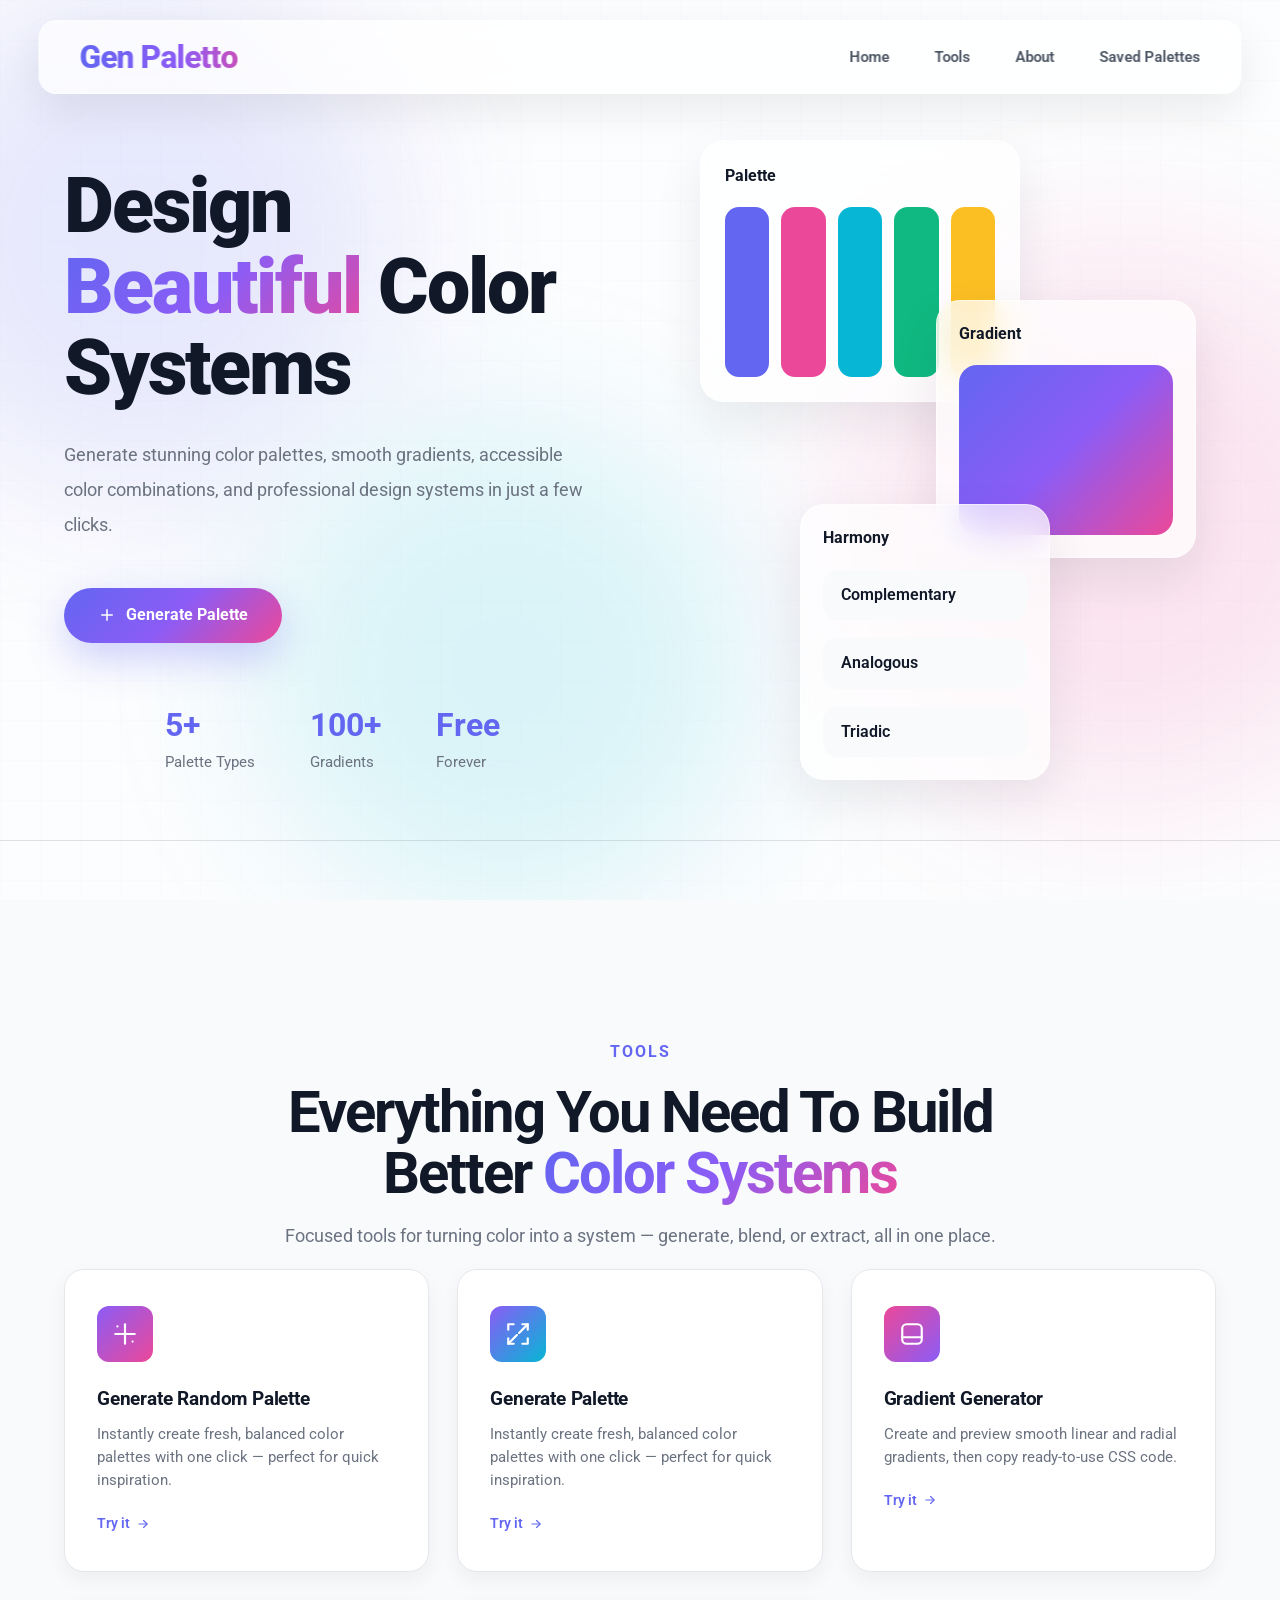
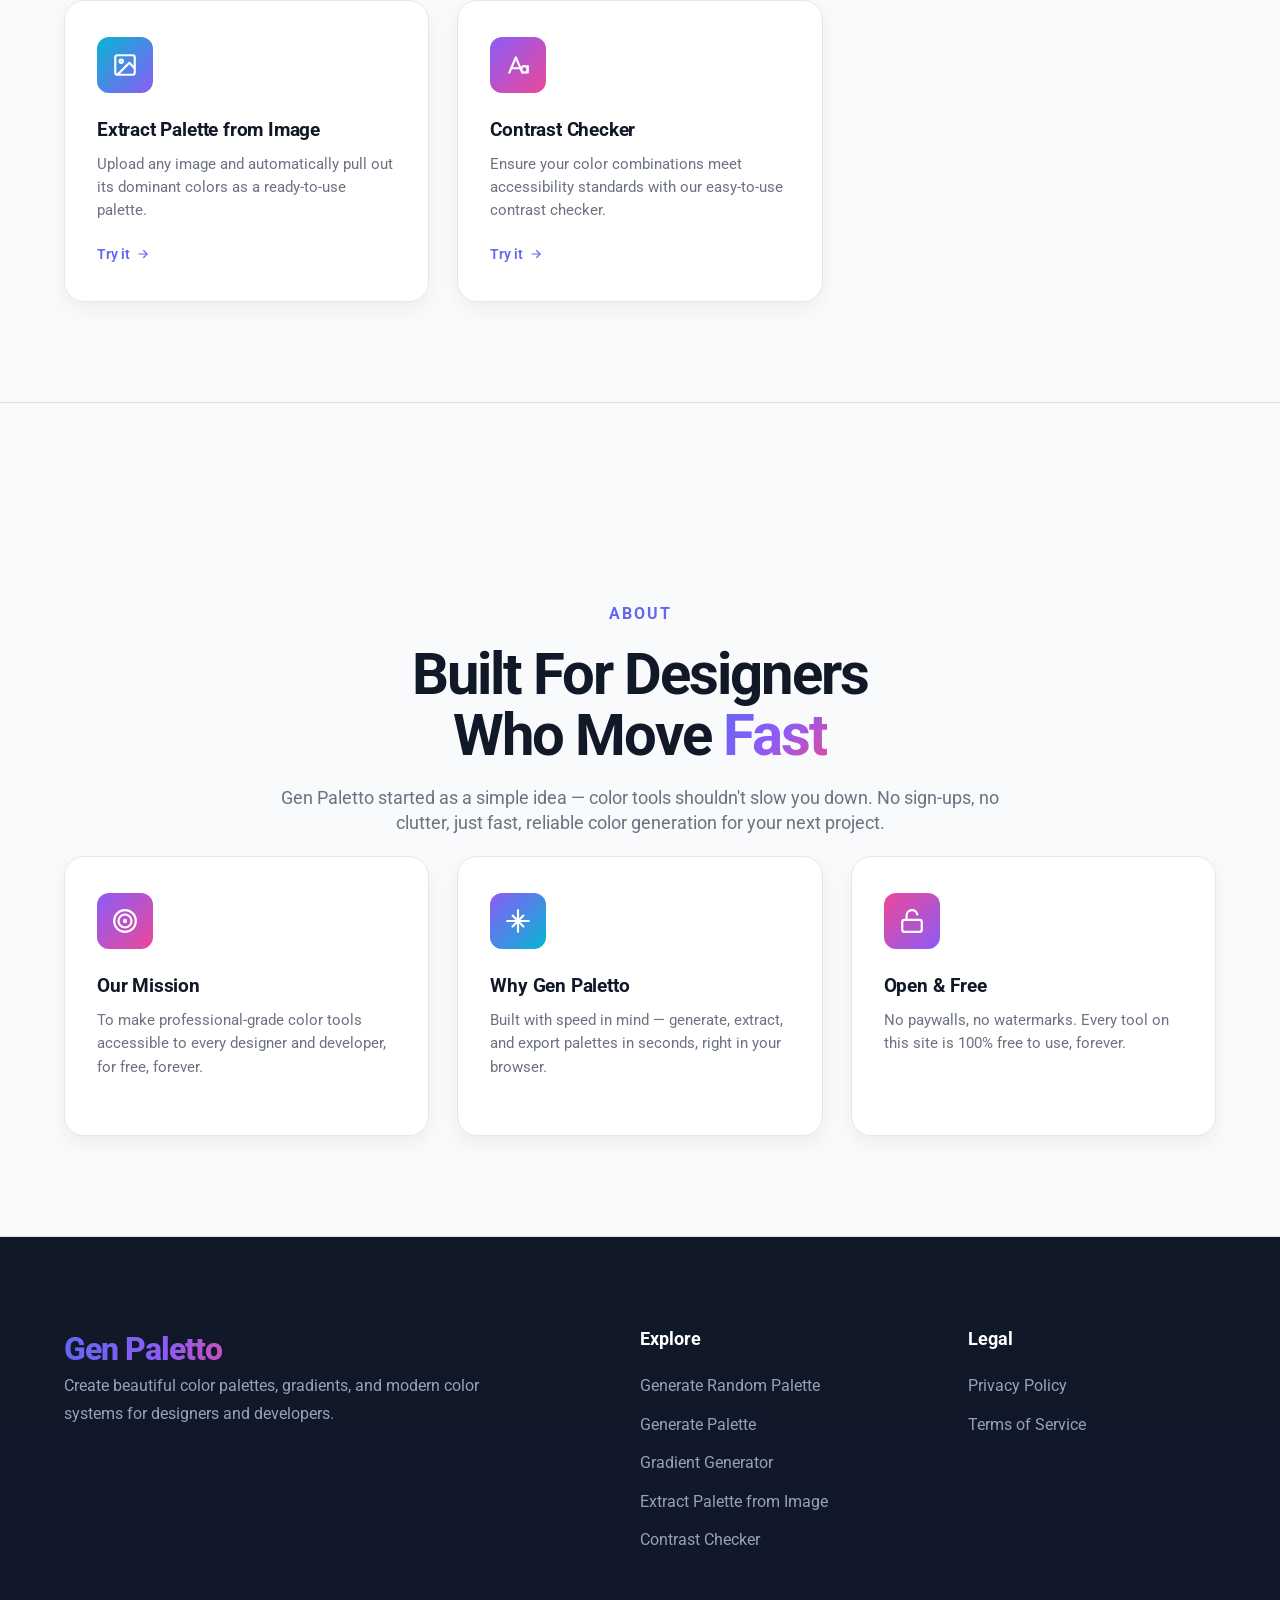
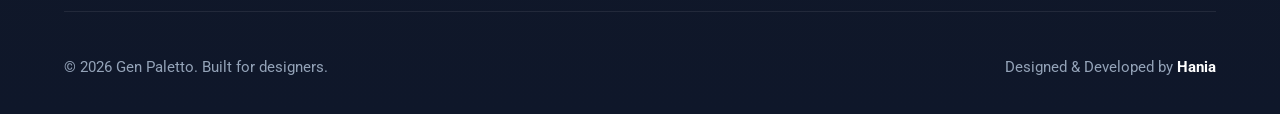
==== commit 6d09c607: "Update index.html" ====
--- a/index.html
+++ b/index.html
@@ -1,4 +1,4 @@
-ggit<!DOCTYPE html>
+<!DOCTYPE html>
 <html lang="en">
 
 <head>
@@ -425,4 +425,4 @@
     <script src="js/ui.js"></script>
 </body>
 
-</html>+</html>
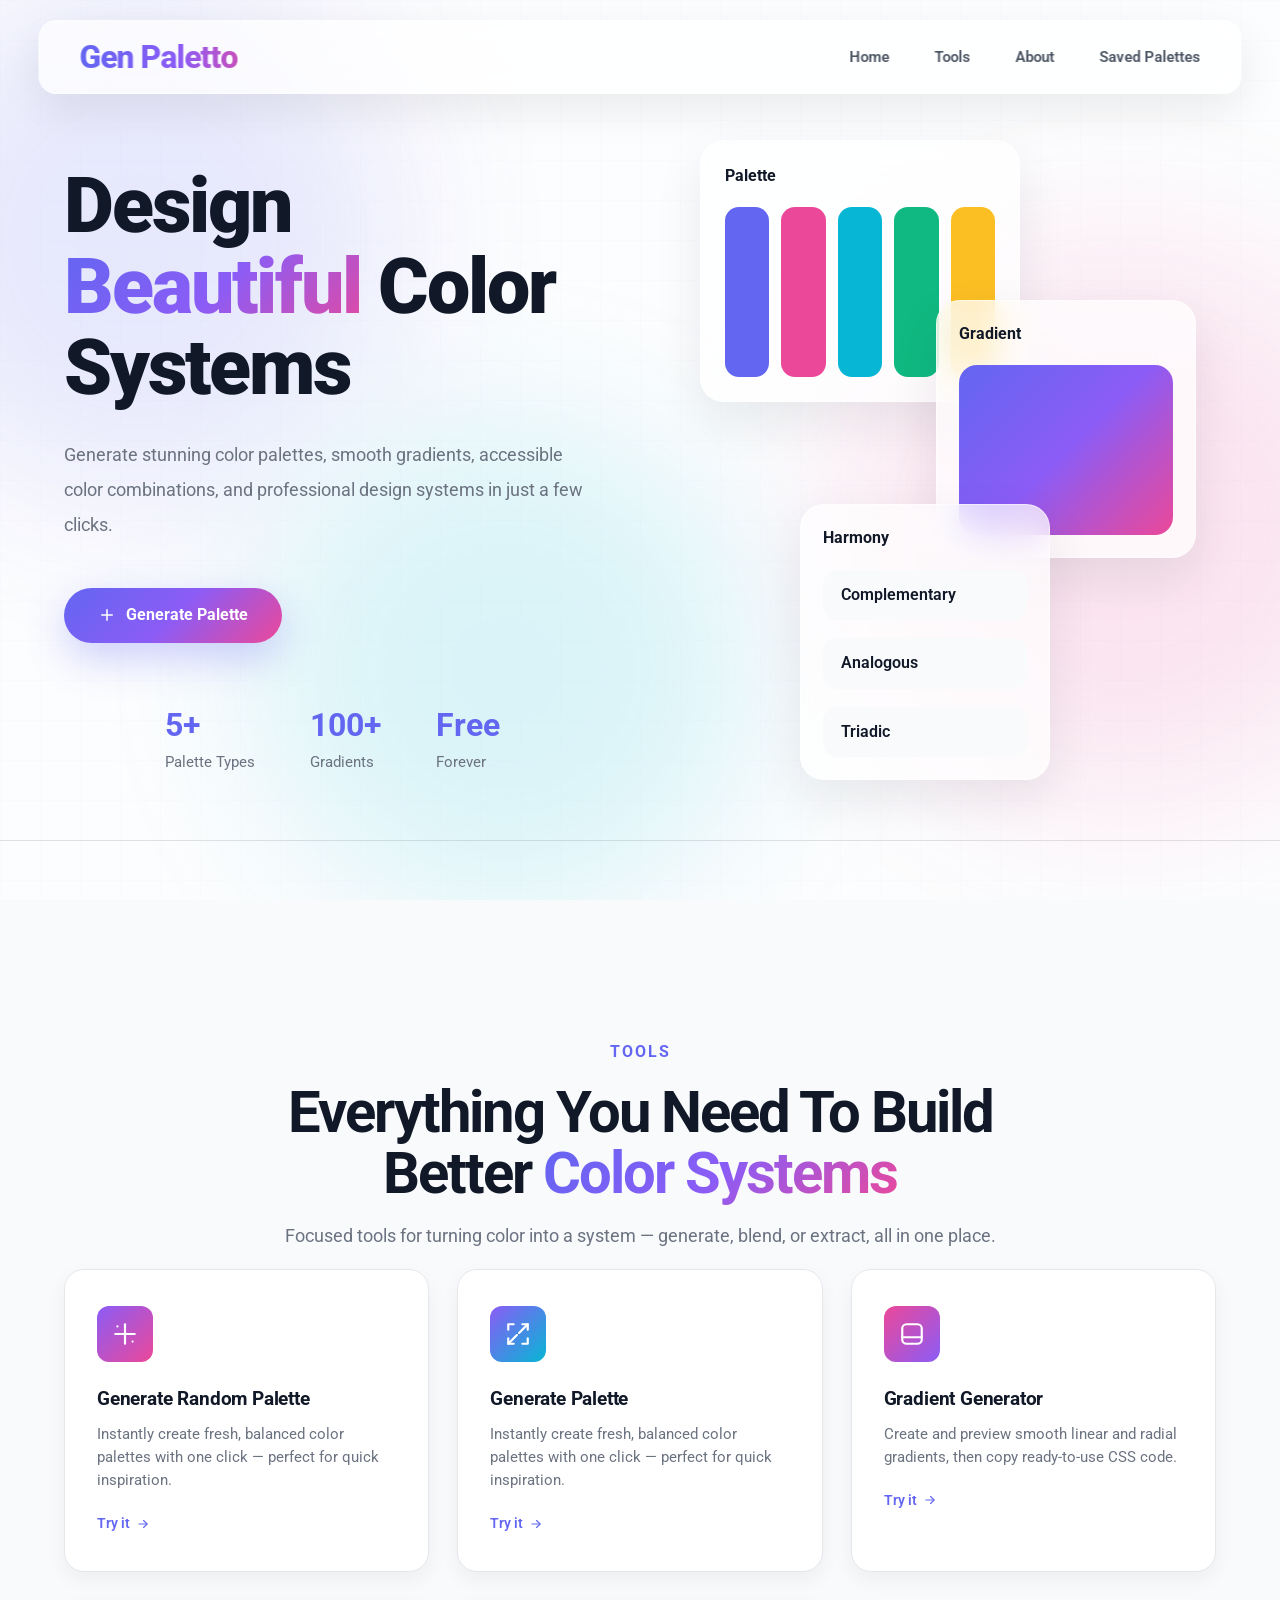
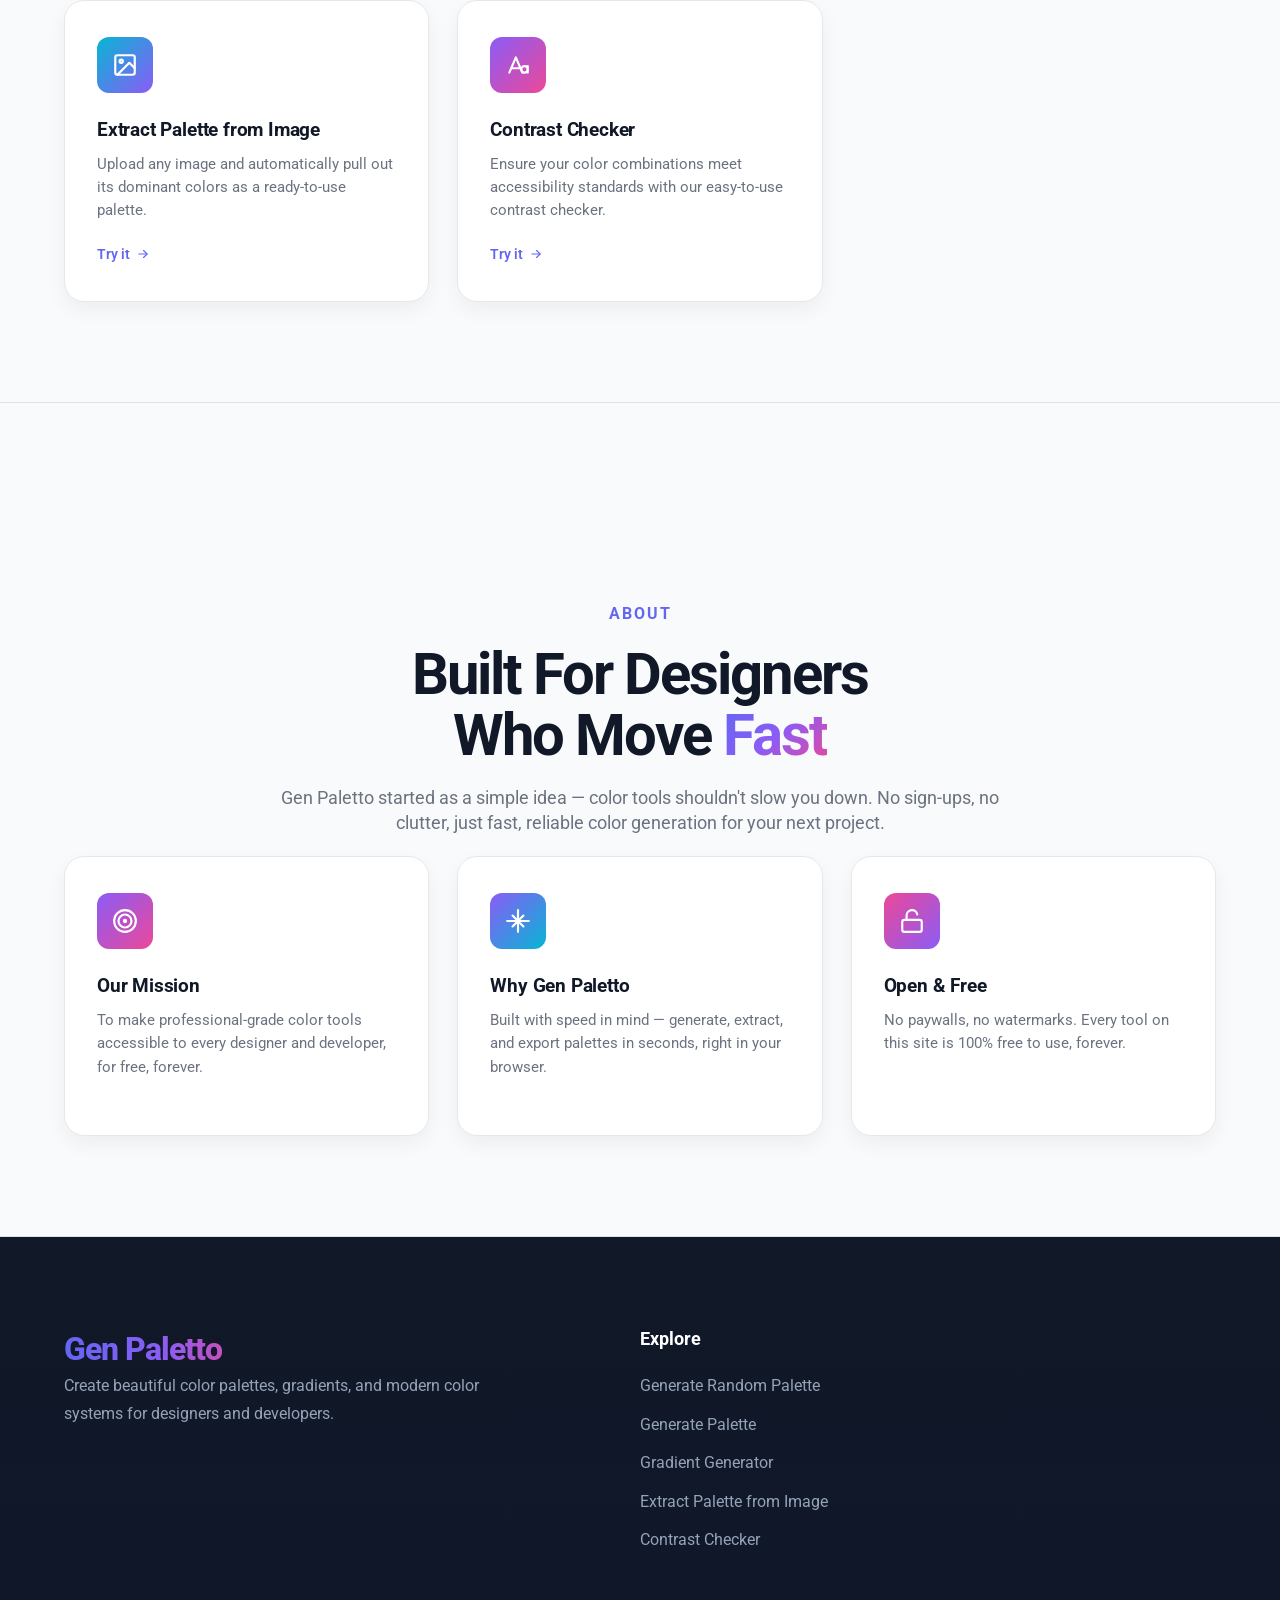
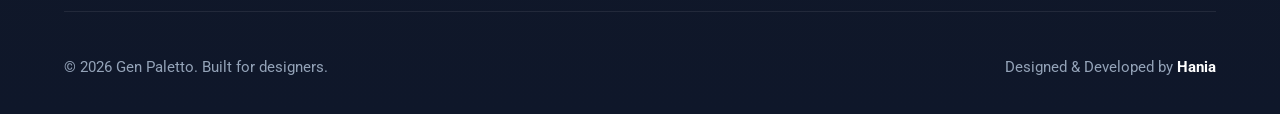
==== commit 1cdf09b0: "Update index.html" ====
--- a/index.html
+++ b/index.html
@@ -396,18 +396,7 @@
                     </ul>
 
                 </div>
-
-                <!-- Legal -->
-
-                <div class="footer-column">
-
-                    <h4>Legal</h4>
-                    <ul>
-                        <li><a href="#">Privacy Policy</a></li>
-                        <li><a href="#">Terms of Service</a></li>
-                    </ul>
-                </div>
-
+                
             </div>
             <div class="footer-bottom">
 
